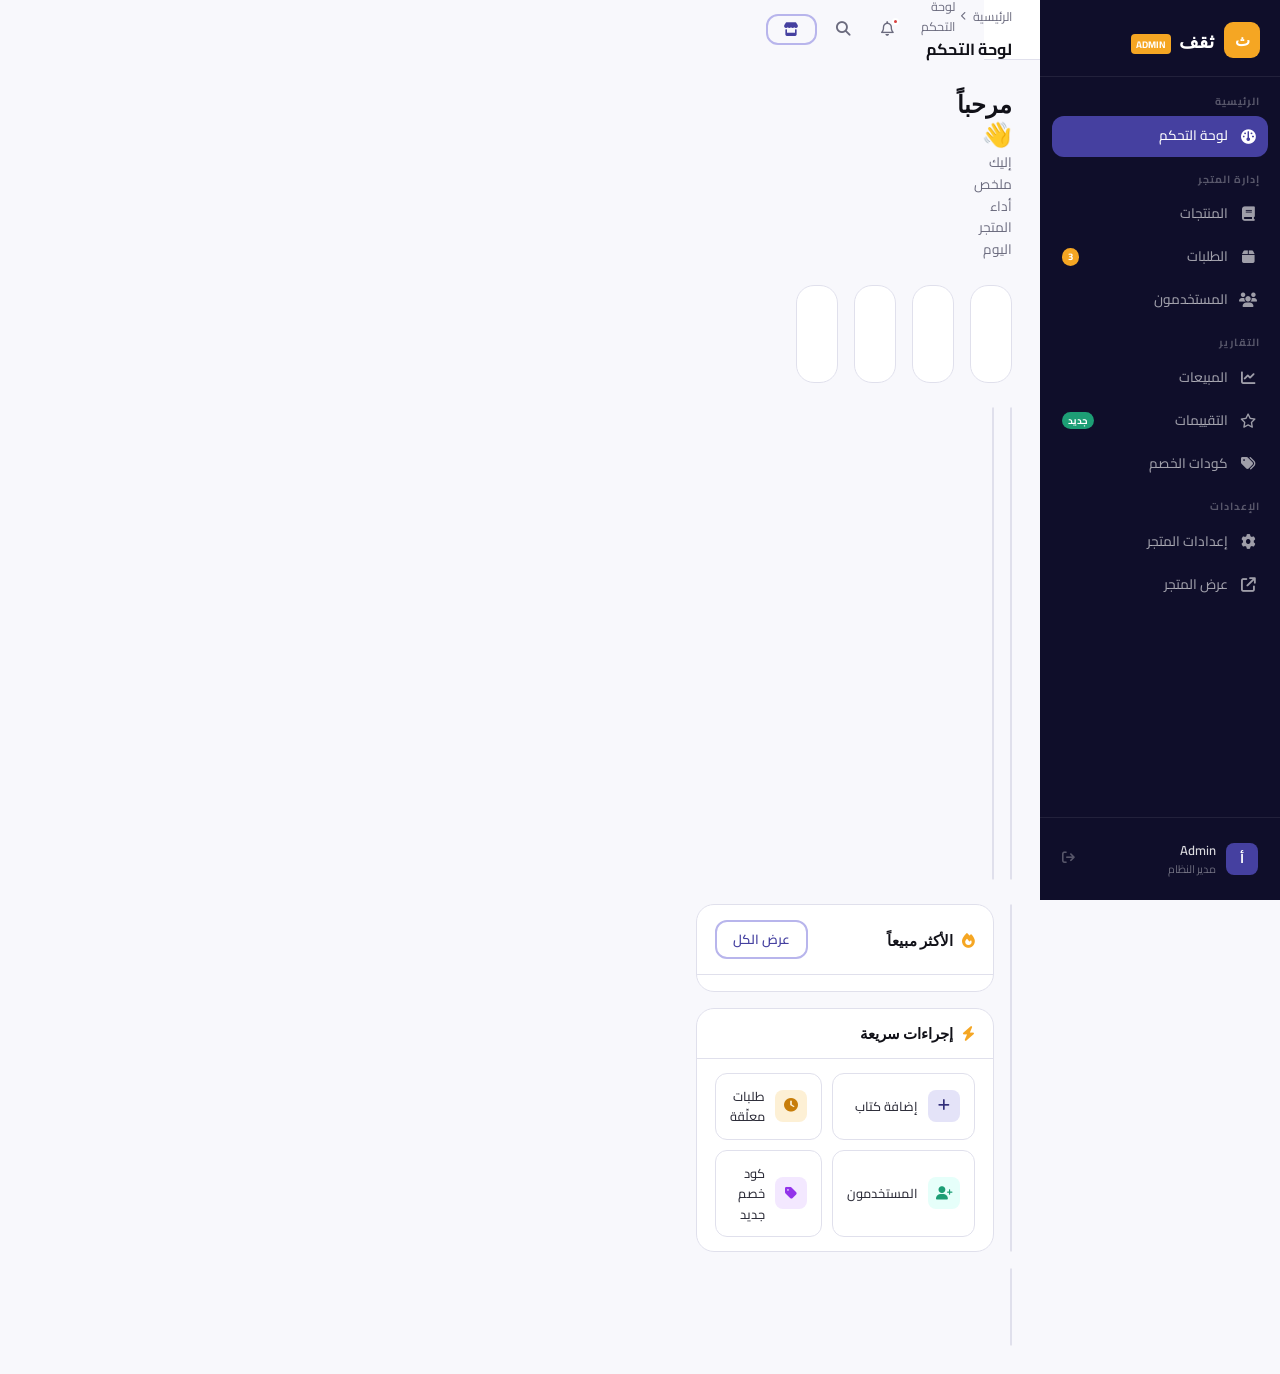
==== pages/admin/index.html @ c824aae3 "please solve this" ====
<!DOCTYPE html>
<html lang="ar" dir="rtl">
<head>
  <meta charset="UTF-8">
  <meta name="viewport" content="width=device-width, initial-scale=1.0">
  <title>لوحة الإدارة — ثقف</title>
  <link rel="stylesheet" href="admin.css">
  <link rel="stylesheet" href="https://cdnjs.cloudflare.com/ajax/libs/font-awesome/6.5.0/css/all.min.css">
</head>
<body>

<div class="admin-layout">

<!-- ══════════════ SIDEBAR ══════════════ -->
<aside class="admin-sidebar" id="adminSidebar">

  <div class="sidebar-logo">
    <div class="sidebar-logo-icon">ث</div>
    <div>
      <span class="sidebar-logo-text">ثقف</span>
      <span class="sidebar-logo-badge">ADMIN</span>
    </div>
  </div>

  <div class="sidebar-section">
    <div class="sidebar-section-label">الرئيسية</div>
    <a href="/thaqaf/admin/index.html" class="sidebar-link active">
      <span class="link-icon"><i class="fa-solid fa-gauge"></i></span>
      لوحة التحكم
    </a>

    <div class="sidebar-section-label" style="margin-top:14px">إدارة المتجر</div>
    <a href="/thaqaf/admin/products/list.html" class="sidebar-link">
      <span class="link-icon"><i class="fa-solid fa-book"></i></span>
      المنتجات
    </a>
    <a href="/thaqaf/admin/orders/list.html" class="sidebar-link">
      <span class="link-icon"><i class="fa-solid fa-box"></i></span>
      الطلبات
      <span class="link-badge">3</span>
    </a>
    <a href="/thaqaf/admin/users/list.html" class="sidebar-link">
      <span class="link-icon"><i class="fa-solid fa-users"></i></span>
      المستخدمون
    </a>

    <div class="sidebar-section-label" style="margin-top:14px">التقارير</div>
    <a href="#" class="sidebar-link">
      <span class="link-icon"><i class="fa-solid fa-chart-line"></i></span>
      المبيعات
    </a>
    <a href="#" class="sidebar-link">
      <span class="link-icon"><i class="fa-regular fa-star"></i></span>
      التقييمات
      <span class="link-badge new">جديد</span>
    </a>
    <a href="#" class="sidebar-link">
      <span class="link-icon"><i class="fa-solid fa-tags"></i></span>
      كودات الخصم
    </a>

    <div class="sidebar-section-label" style="margin-top:14px">الإعدادات</div>
    <a href="#" class="sidebar-link">
      <span class="link-icon"><i class="fa-solid fa-gear"></i></span>
      إعدادات المتجر
    </a>
    <a href="/pages/homepage/index.html" class="sidebar-link" target="_blank">
      <span class="link-icon"><i class="fa-solid fa-arrow-up-right-from-square"></i></span>
      عرض المتجر
    </a>
  </div>

  <div class="sidebar-footer">
    <div class="sidebar-user" onclick="logoutAdmin()">
      <div class="sidebar-avatar" id="sidebarAvatar">أ</div>
      <div>
        <div class="sidebar-user-name" id="sidebarName">Admin</div>
        <div class="sidebar-user-role">مدير النظام</div>
      </div>
      <i class="fa-solid fa-arrow-right-from-bracket" style="color:rgba(255,255,255,.3);margin-right:auto;font-size:.8rem"></i>
    </div>
  </div>

</aside>

<!-- Overlay (mobile) -->
<div class="sidebar-overlay" id="sidebarOverlay" onclick="closeSidebar()"></div>

<!-- ══════════════ MAIN ══════════════ -->
<main class="admin-main">

  <!-- Top Bar -->
  <div class="admin-topbar">
    <div class="topbar-left">
      <button class="mobile-menu-btn" onclick="openSidebar()">
        <i class="fa-solid fa-bars"></i>
      </button>
      <div>
        <div class="topbar-breadcrumb">
          <span>الرئيسية</span>
          <i class="fa-solid fa-chevron-left"></i>
          <span>لوحة التحكم</span>
        </div>
        <div class="topbar-title">لوحة التحكم</div>
      </div>
    </div>
    <div class="topbar-right">
      <button class="topbar-icon-btn" title="إشعارات">
        <i class="fa-regular fa-bell"></i>
        <span class="topbar-notif-dot"></span>
      </button>
      <button class="topbar-icon-btn" title="بحث">
        <i class="fa-solid fa-magnifying-glass"></i>
      </button>
      <a href="/pages/homepage/index.html" class="btn btn-outline btn-sm" target="_blank" style="gap:6px">
        <i class="fa-solid fa-store"></i>
        <span style="display:none" class="show-md">المتجر</span>
      </a>
    </div>
  </div>

  <!-- Content -->
  <div class="admin-content">

    <div class="page-header">
      <h1 id="greetingTitle">مرحباً 👋</h1>
      <p id="greetingSub">إليك ملخص أداء المتجر اليوم</p>
    </div>

    <!-- ── KPI Cards ── -->
    <div class="kpi-grid" id="kpiGrid">
      <!-- Skeleton -->
      <div class="kpi-card"><div class="skel" style="height:14px;width:60%;margin-bottom:10px"></div><div class="skel" style="height:28px;width:45%"></div></div>
      <div class="kpi-card"><div class="skel" style="height:14px;width:60%;margin-bottom:10px"></div><div class="skel" style="height:28px;width:45%"></div></div>
      <div class="kpi-card"><div class="skel" style="height:14px;width:60%;margin-bottom:10px"></div><div class="skel" style="height:28px;width:45%"></div></div>
      <div class="kpi-card"><div class="skel" style="height:14px;width:60%;margin-bottom:10px"></div><div class="skel" style="height:28px;width:45%"></div></div>
    </div>

    <!-- ── Charts Row ── -->
    <div class="charts-row">

      <!-- Revenue Chart -->
      <div class="chart-card">
        <div class="chart-head">
          <div>
            <h3>المبيعات الشهرية</h3>
            <p>إجمالي الإيرادات خلال الفترة المحددة</p>
          </div>
          <div class="chart-period-tabs">
            <button class="period-tab active" onclick="switchPeriod(this,'7d')">7 أيام</button>
            <button class="period-tab" onclick="switchPeriod(this,'30d')">30 يوم</button>
            <button class="period-tab" onclick="switchPeriod(this,'12m')">12 شهر</button>
          </div>
        </div>
        <div class="chart-body" style="position:relative">
          <div class="chart-tooltip" id="chartTooltip"></div>
          <svg class="bar-chart-svg" id="revenueChart" height="220" viewBox="0 0 600 220"></svg>
        </div>
      </div>

      <!-- Donut Chart -->
      <div class="chart-card">
        <div class="chart-head">
          <div>
            <h3>توزيع المبيعات</h3>
            <p>حسب الفئة</p>
          </div>
        </div>
        <div class="chart-body">
          <div class="donut-wrap">
            <svg class="donut-svg" width="160" height="160" viewBox="0 0 160 160" id="donutSvg"></svg>
            <div class="donut-center">
              <div class="big" id="donutCenter">0</div>
              <div class="small">كتاب</div>
            </div>
          </div>
          <div class="donut-legend" id="donutLegend"></div>
        </div>
      </div>

    </div>

    <!-- ── Bottom Grid ── -->
    <div class="bottom-grid">

      <!-- Recent Orders Table -->
      <div class="table-card">
        <div class="table-head">
          <h3><i class="fa-solid fa-box" style="color:var(--brand-400);margin-left:6px"></i> آخر الطلبات</h3>
          <a href="/thaqaf/admin/orders/list.html" class="btn btn-outline btn-sm">عرض الكل</a>
        </div>
        <div style="overflow-x:auto">
          <table class="admin-table" id="recentOrdersTable">
            <thead>
              <tr>
                <th>رقم الطلب</th>
                <th>العميل</th>
                <th>الإجمالي</th>
                <th>طريقة الدفع</th>
                <th>الحالة</th>
              </tr>
            </thead>
            <tbody id="recentOrdersBody">
              <!-- JS populated -->
            </tbody>
          </table>
        </div>
      </div>

      <!-- Top Books + Quick Actions -->
      <div style="display:flex;flex-direction:column;gap:16px">

        <!-- Top Selling Books -->
        <div class="table-card">
          <div class="table-head">
            <h3><i class="fa-solid fa-fire" style="color:var(--accent);margin-left:6px"></i> الأكثر مبيعاً</h3>
            <a href="/thaqaf/admin/products/list.html" class="btn btn-outline btn-sm">عرض الكل</a>
          </div>
          <div class="top-books-list" id="topBooksList"></div>
        </div>

        <!-- Quick Actions -->
        <div class="table-card">
          <div class="table-head">
            <h3><i class="fa-solid fa-bolt" style="color:var(--accent);margin-left:6px"></i> إجراءات سريعة</h3>
          </div>
          <div class="quick-actions-grid">
            <a href="/thaqaf/admin/products/add-edit.html" class="quick-action">
              <div class="qa-icon" style="background:var(--brand-100);color:var(--brand-600)"><i class="fa-solid fa-plus"></i></div>
              <span class="qa-label">إضافة كتاب</span>
            </a>
            <a href="/thaqaf/admin/orders/list.html?status=pending" class="quick-action">
              <div class="qa-icon" style="background:var(--accent-light);color:var(--accent-dark)"><i class="fa-solid fa-clock"></i></div>
              <span class="qa-label">طلبات معلّقة</span>
            </a>
            <a href="/thaqaf/admin/users/list.html" class="quick-action">
              <div class="qa-icon" style="background:#e6fffa;color:var(--success)"><i class="fa-solid fa-user-plus"></i></div>
              <span class="qa-label">المستخدمون</span>
            </a>
            <a href="#" class="quick-action">
              <div class="qa-icon" style="background:#f3e8ff;color:#9333ea"><i class="fa-solid fa-tag"></i></div>
              <span class="qa-label">كود خصم جديد</span>
            </a>
          </div>
        </div>

      </div>
    </div>

    <!-- ── Activity Feed ── -->
    <div class="activity-card">
      <div class="table-head">
        <h3><i class="fa-solid fa-wave-square" style="color:var(--brand-400);margin-left:6px"></i> آخر الأنشطة</h3>
      </div>
      <div class="activity-list" id="activityList"></div>
    </div>

  </div><!-- /admin-content -->
</main>
</div>

<div id="toast-container"></div>

<script src="../assets/js/utils.js"></script>
<script src="../assets/js/auth.js"></script>
<script src="../assets/js/api.js"></script>
<script src="admin.js"></script>
</body>
</html>
---- pages/admin/admin.css ----
@import url('../../assets/css/global.css');

/* ══════════════════════════════════════════════
   ADMIN LAYOUT
══════════════════════════════════════════════ */
.admin-layout {
  display: grid;
  grid-template-columns: 240px 1fr;
  min-height: 100vh;
}

/* ══════════════════════════════════════════════
   SIDEBAR
══════════════════════════════════════════════ */
.admin-sidebar {
  background: var(--brand-900);
  position: fixed;
  top: 0; right: 0;
  width: 240px;
  height: 100vh;
  display: flex;
  flex-direction: column;
  z-index: 100;
  transition: transform var(--transition-slow);
  overflow-y: auto;
}
.sidebar-logo {
  display: flex; align-items: center; gap: 10px;
  padding: 22px 20px 18px;
  border-bottom: 1px solid rgba(255,255,255,.08);
  flex-shrink: 0;
}
.sidebar-logo-icon {
  width: 36px; height: 36px;
  background: var(--accent);
  border-radius: 9px;
  display: flex; align-items: center; justify-content: center;
  font-family: var(--font-display);
  font-size: 1rem; font-weight: 700; color: #fff;
}
.sidebar-logo-text { font-family: var(--font-display); font-size: 1.2rem; font-weight: 700; color: #fff; }
.sidebar-logo-badge {
  font-size: 0.6rem; font-weight: 700;
  background: var(--accent); color: #fff;
  padding: 1px 5px; border-radius: 4px; margin-right: 4px;
}

.sidebar-section {
  padding: 16px 12px 8px;
  flex: 1;
}
.sidebar-section-label {
  font-size: 0.65rem; font-weight: 700;
  text-transform: uppercase; letter-spacing: .1em;
  color: rgba(255,255,255,.3);
  padding: 0 8px; margin-bottom: 6px;
}
.sidebar-link {
  display: flex; align-items: center; gap: 10px;
  padding: 9px 10px;
  border-radius: var(--radius-md);
  font-size: 0.85rem; font-weight: 500;
  color: rgba(255,255,255,.6);
  text-decoration: none;
  transition: all var(--transition);
  margin-bottom: 2px;
  position: relative;
}
.sidebar-link:hover { background: rgba(255,255,255,.07); color: rgba(255,255,255,.9); }
.sidebar-link.active { background: var(--brand-500); color: #fff; }
.sidebar-link .link-icon {
  width: 20px; text-align: center;
  font-size: 0.9rem; flex-shrink: 0;
}
.sidebar-link .link-badge {
  margin-right: auto;
  background: var(--accent);
  color: #fff; font-size: 0.6rem; font-weight: 700;
  padding: 1px 6px; border-radius: 99px;
}
.sidebar-link .link-badge.new { background: var(--success); }

.sidebar-footer {
  padding: 12px;
  border-top: 1px solid rgba(255,255,255,.08);
  flex-shrink: 0;
}
.sidebar-user {
  display: flex; align-items: center; gap: 10px;
  padding: 10px;
  border-radius: var(--radius-md);
  transition: background var(--transition);
  cursor: pointer;
}
.sidebar-user:hover { background: rgba(255,255,255,.07); }
.sidebar-avatar {
  width: 32px; height: 32px; border-radius: 8px;
  background: var(--brand-500);
  display: flex; align-items: center; justify-content: center;
  font-size: 0.82rem; font-weight: 700; color: #fff; flex-shrink: 0;
}
.sidebar-user-name  { font-size: 0.82rem; font-weight: 600; color: rgba(255,255,255,.85); }
.sidebar-user-role  { font-size: 0.68rem; color: rgba(255,255,255,.4); }

/* Sidebar overlay (mobile) */
.sidebar-overlay {
  display: none; position: fixed; inset: 0;
  background: rgba(0,0,0,.5); z-index: 99;
}
.sidebar-overlay.open { display: block; }

/* ══════════════════════════════════════════════
   MAIN CONTENT
══════════════════════════════════════════════ */
.admin-main {
  margin-right: 240px;
  min-height: 100vh;
  background: var(--bg);
  display: flex; flex-direction: column;
}

/* ── Top Bar ── */
.admin-topbar {
  background: #fff;
  border-bottom: 1px solid var(--border);
  padding: 0 28px;
  height: 60px;
  display: flex; align-items: center;
  justify-content: space-between;
  position: sticky; top: 0; z-index: 50;
  gap: 16px;
}
.topbar-left { display: flex; align-items: center; gap: 12px; }
.topbar-title { font-size: 1rem; font-weight: 700; color: var(--text-main); }
.topbar-breadcrumb {
  display: flex; align-items: center; gap: 6px;
  font-size: 0.78rem; color: var(--text-muted);
}
.topbar-breadcrumb a { color: var(--brand-500); text-decoration: none; }
.topbar-breadcrumb i { font-size: 0.55rem; }

.topbar-right { display: flex; align-items: center; gap: 8px; }
.topbar-icon-btn {
  width: 36px; height: 36px; border-radius: 9px;
  display: flex; align-items: center; justify-content: center;
  color: var(--text-muted); background: none; border: none;
  cursor: pointer; font-size: 0.9rem; position: relative;
  transition: all var(--transition);
}
.topbar-icon-btn:hover { color: var(--brand-500); background: var(--brand-50); }
.topbar-notif-dot {
  position: absolute; top: 6px; right: 6px;
  width: 7px; height: 7px; border-radius: 50%;
  background: var(--danger); border: 2px solid #fff;
}
.mobile-menu-btn {
  display: none; align-items: center; justify-content: center;
  width: 36px; height: 36px; border-radius: 9px;
  color: var(--text-muted); cursor: pointer;
  border: none; background: none; font-size: 1rem;
  transition: all var(--transition);
}
.mobile-menu-btn:hover { color: var(--brand-500); background: var(--brand-50); }

/* ── Page Content ── */
.admin-content { padding: 28px; flex: 1; }
.page-header { margin-bottom: 24px; }
.page-header h1 { font-size: 1.5rem; margin-bottom: 4px; }
.page-header p  { font-size: 0.85rem; color: var(--text-muted); }

/* ══════════════════════════════════════════════
   KPI CARDS
══════════════════════════════════════════════ */
.kpi-grid {
  display: grid;
  grid-template-columns: repeat(4,1fr);
  gap: 16px;
  margin-bottom: 24px;
}
.kpi-card {
  background: var(--bg-card);
  border: 1px solid var(--border);
  border-radius: var(--radius-lg);
  padding: 20px;
  display: flex; flex-direction: column; gap: 4px;
  transition: all var(--transition-slow);
  position: relative; overflow: hidden;
  animation: fadeUp .4s ease both;
}
.kpi-card::before {
  content: '';
  position: absolute; top: 0; right: 0;
  width: 4px; height: 100%;
  border-radius: 0 var(--radius-lg) var(--radius-lg) 0;
}
.kpi-card:hover { box-shadow: var(--shadow-md); transform: translateY(-2px); }
.kpi-card.revenue::before { background: var(--brand-500); }
.kpi-card.orders::before  { background: var(--accent); }
.kpi-card.users::before   { background: var(--success); }
.kpi-card.products::before{ background: #a855f7; }

.kpi-header {
  display: flex; align-items: flex-start; justify-content: space-between;
  margin-bottom: 8px;
}
.kpi-icon {
  width: 40px; height: 40px; border-radius: 10px;
  display: flex; align-items: center; justify-content: center;
  font-size: 1rem; flex-shrink: 0;
}
.kpi-card.revenue .kpi-icon { background: var(--brand-100); color: var(--brand-600); }
.kpi-card.orders  .kpi-icon { background: var(--accent-light); color: var(--accent-dark); }
.kpi-card.users   .kpi-icon { background: #e6fffa; color: var(--success); }
.kpi-card.products.kpi-icon { background: #f3e8ff; color: #9333ea; }
.kpi-card.products .kpi-icon { background: #f3e8ff; color: #9333ea; }

.kpi-trend {
  display: inline-flex; align-items: center; gap: 3px;
  font-size: 0.72rem; font-weight: 600;
  padding: 2px 7px; border-radius: var(--radius-full);
}
.kpi-trend.up   { background: #e6fffa; color: var(--success); }
.kpi-trend.down { background: #fff5f5; color: var(--danger); }
.kpi-trend.neutral { background: var(--gray-100); color: var(--text-muted); }

.kpi-value {
  font-family: var(--font-display);
  font-size: 1.7rem; font-weight: 700; color: var(--text-main);
  line-height: 1;
}
.kpi-label { font-size: 0.8rem; color: var(--text-muted); margin-bottom: 6px; }
.kpi-sub   { font-size: 0.75rem; color: var(--text-hint); }

/* ══════════════════════════════════════════════
   CHART CARDS
══════════════════════════════════════════════ */
.charts-row {
  display: grid;
  grid-template-columns: 2fr 1fr;
  gap: 16px;
  margin-bottom: 24px;
}
.chart-card {
  background: var(--bg-card);
  border: 1px solid var(--border);
  border-radius: var(--radius-lg);
  overflow: hidden;
  animation: fadeUp .45s ease both;
}
.chart-head {
  display: flex; align-items: center; justify-content: space-between;
  padding: 16px 18px;
  border-bottom: 1px solid var(--border);
  gap: 10px; flex-wrap: wrap;
}
.chart-head h3 { font-size: 0.92rem; font-weight: 700; }
.chart-head p  { font-size: 0.75rem; color: var(--text-muted); margin-top: 1px; }
.chart-period-tabs {
  display: flex; gap: 2px;
  background: var(--gray-100);
  border-radius: var(--radius-md);
  padding: 3px;
}
.period-tab {
  padding: 4px 10px; border-radius: var(--radius-sm);
  font-size: 0.72rem; font-weight: 600;
  color: var(--text-muted); cursor: pointer;
  border: none; background: none;
  font-family: var(--font-body);
  transition: all var(--transition);
}
.period-tab.active { background: #fff; color: var(--brand-600); box-shadow: 0 1px 3px rgba(0,0,0,.1); }
.chart-body { padding: 18px; }

/* SVG Bar chart */
.bar-chart-svg { width: 100%; overflow: visible; }
.bar-rect { transition: opacity var(--transition); cursor: pointer; }
.bar-rect:hover { opacity: .75; }
.chart-x-label { font-size: 10px; fill: var(--text-hint); font-family: var(--font-body); }
.chart-y-label { font-size: 9px;  fill: var(--text-hint); font-family: var(--font-body); }
.chart-grid    { stroke: var(--border); stroke-dasharray: 3 3; }
.chart-tooltip {
  position: absolute;
  background: var(--brand-900); color: #fff;
  padding: 6px 10px; border-radius: var(--radius-md);
  font-size: 0.75rem; pointer-events: none;
  opacity: 0; transition: opacity .15s;
  white-space: nowrap; z-index: 10;
}

/* Donut chart */
.donut-wrap { position: relative; width: 160px; height: 160px; margin: 0 auto 16px; }
.donut-svg  { transform: rotate(-90deg); }
.donut-circle { transition: stroke-dashoffset .6s ease; }
.donut-center {
  position: absolute; inset: 0;
  display: flex; flex-direction: column;
  align-items: center; justify-content: center;
  text-align: center;
}
.donut-center .big   { font-family: var(--font-display); font-size: 1.4rem; font-weight: 700; color: var(--text-main); }
.donut-center .small { font-size: 0.7rem; color: var(--text-muted); }
.donut-legend { display: flex; flex-direction: column; gap: 8px; }
.legend-item {
  display: flex; align-items: center; gap: 8px;
  font-size: 0.78rem; color: var(--text-body);
}
.legend-dot { width: 10px; height: 10px; border-radius: 3px; flex-shrink: 0; }
.legend-pct { margin-right: auto; font-weight: 600; color: var(--text-main); }

/* ══════════════════════════════════════════════
   BOTTOM GRID
══════════════════════════════════════════════ */
.bottom-grid {
  display: grid;
  grid-template-columns: 1.4fr 1fr;
  gap: 16px;
}

/* ── Recent Orders Table ── */
.table-card {
  background: var(--bg-card);
  border: 1px solid var(--border);
  border-radius: var(--radius-lg);
  overflow: hidden;
  animation: fadeUp .5s ease both;
}
.table-head {
  display: flex; align-items: center; justify-content: space-between;
  padding: 15px 18px;
  border-bottom: 1px solid var(--border);
}
.table-head h3 { font-size: 0.92rem; font-weight: 700; }
.admin-table { width: 100%; border-collapse: collapse; }
.admin-table th {
  padding: 10px 14px;
  font-size: 0.72rem; font-weight: 700;
  text-transform: uppercase; letter-spacing: .06em;
  color: var(--text-muted); text-align: right;
  background: var(--gray-50);
  border-bottom: 1px solid var(--border);
  white-space: nowrap;
}
.admin-table td {
  padding: 11px 14px;
  font-size: 0.83rem; color: var(--text-body);
  border-bottom: 1px solid var(--border);
  vertical-align: middle;
}
.admin-table tr:last-child td { border-bottom: none; }
.admin-table tbody tr { transition: background var(--transition); }
.admin-table tbody tr:hover { background: var(--gray-50); }
.table-order-id { font-family: monospace; font-size: 0.78rem; color: var(--brand-600); font-weight: 600; }
.table-customer { font-weight: 500; color: var(--text-main); }
.table-amount   { font-family: var(--font-display); font-weight: 700; color: var(--brand-700); }
.status-pill {
  display: inline-flex; align-items: center; gap: 4px;
  padding: 3px 9px; border-radius: var(--radius-full);
  font-size: 0.7rem; font-weight: 700; white-space: nowrap;
}
.pill-pending   { background: #fef9e7; color: #b7791f; }
.pill-confirmed { background: #e8f4fd; color: #2b6cb0; }
.pill-preparing { background: #fff3e0; color: #c05621; }
.pill-shipped   { background: #e6f6ff; color: #1a6bb5; }
.pill-delivered { background: #e6fffa; color: #276749; }
.pill-cancelled { background: #fff5f5; color: #9b2c2c; }

/* ── Top Books ── */
.top-books-list { padding: 8px 0; }
.top-book-item {
  display: flex; align-items: center; gap: 12px;
  padding: 10px 18px;
  border-bottom: 1px solid var(--border);
  transition: background var(--transition);
  cursor: pointer;
}
.top-book-item:last-child { border-bottom: none; }
.top-book-item:hover { background: var(--gray-50); }
.rank-num {
  width: 22px; height: 22px; border-radius: 6px;
  background: var(--brand-100); color: var(--brand-700);
  display: flex; align-items: center; justify-content: center;
  font-size: 0.72rem; font-weight: 700; flex-shrink: 0;
}
.rank-num.gold   { background: #fef9e7; color: #b7791f; }
.rank-num.silver { background: var(--gray-100); color: var(--gray-600); }
.rank-num.bronze { background: #fff3e0; color: #c05621; }
.top-book-cover {
  width: 36px; height: 48px; border-radius: 5px;
  display: flex; align-items: center; justify-content: center;
  flex-direction: column; gap: 2px;
  font-family: var(--font-display); font-size: 0.42rem;
  color: rgba(255,255,255,.85); text-align: center; padding: 4px;
  flex-shrink: 0;
}
.top-book-cover i { font-size: 0.65rem; opacity: .65; }
.top-book-info { flex: 1; min-width: 0; }
.top-book-title  { font-size: 0.82rem; font-weight: 600; color: var(--text-main);
  white-space: nowrap; overflow: hidden; text-overflow: ellipsis; }
.top-book-author { font-size: 0.7rem; color: var(--text-muted); }
.top-book-sales  { font-size: 0.78rem; font-weight: 600; color: var(--brand-600); text-align: left; flex-shrink: 0; }
.top-book-bar {
  width: 60px; height: 4px; background: var(--gray-100);
  border-radius: 99px; overflow: hidden; flex-shrink: 0;
}
.top-book-bar-fill { height: 100%; background: var(--brand-400); border-radius: 99px; }

/* ══════════════════════════════════════════════
   ACTIVITY FEED
══════════════════════════════════════════════ */
.activity-card {
  background: var(--bg-card);
  border: 1px solid var(--border);
  border-radius: var(--radius-lg);
  overflow: hidden;
  margin-top: 16px;
  animation: fadeUp .55s ease both;
}
.activity-list { padding: 4px 0; }
.activity-item {
  display: flex; align-items: flex-start; gap: 12px;
  padding: 12px 18px;
  border-bottom: 1px solid var(--border);
}
.activity-item:last-child { border-bottom: none; }
.activity-dot-wrap {
  position: relative; flex-shrink: 0; margin-top: 2px;
}
.activity-dot {
  width: 8px; height: 8px; border-radius: 50%;
}
.activity-body { flex: 1; min-width: 0; }
.activity-text { font-size: 0.82rem; color: var(--text-body); line-height: 1.5; }
.activity-text strong { color: var(--text-main); }
.activity-time { font-size: 0.72rem; color: var(--text-hint); margin-top: 2px; }

/* ══════════════════════════════════════════════
   QUICK ACTIONS
══════════════════════════════════════════════ */
.quick-actions-grid {
  display: grid; grid-template-columns: repeat(2,1fr); gap: 10px;
  padding: 14px 18px;
}
.quick-action {
  display: flex; align-items: center; gap: 10px;
  padding: 12px 14px;
  border: 1.5px solid var(--border);
  border-radius: var(--radius-md);
  cursor: pointer; text-decoration: none;
  transition: all var(--transition);
  color: var(--text-body);
}
.quick-action:hover { border-color: var(--brand-400); background: var(--brand-50); color: var(--brand-600); }
.qa-icon {
  width: 32px; height: 32px; border-radius: 8px;
  display: flex; align-items: center; justify-content: center;
  font-size: 0.85rem; flex-shrink: 0;
  transition: all var(--transition);
}
.quick-action:hover .qa-icon { background: var(--brand-500) !important; color: #fff !important; }
.qa-label { font-size: 0.8rem; font-weight: 500; }

/* ══════════════════════════════════════════════
   SKELETON + UTILITIES
══════════════════════════════════════════════ */
.skel {
  border-radius: 4px;
  background: linear-gradient(90deg,var(--gray-100) 25%,var(--gray-200) 50%,var(--gray-100) 75%);
  background-size: 200% 100%;
  animation: shimmer 1.4s infinite;
}
@keyframes shimmer { 0%{background-position:200% 0} 100%{background-position:-200% 0} }
.hidden { display: none !important; }

/* ══════════════════════════════════════════════
   RESPONSIVE
══════════════════════════════════════════════ */
@media (max-width: 1100px) {
  .kpi-grid    { grid-template-columns: repeat(2,1fr); }
  .charts-row  { grid-template-columns: 1fr; }
  .bottom-grid { grid-template-columns: 1fr; }
}
@media (max-width: 768px) {
  .admin-sidebar { transform: translateX(100%); }
  .admin-sidebar.open { transform: translateX(0); }
  .admin-main { margin-right: 0; }
  .admin-content { padding: 16px; }
  .mobile-menu-btn { display: flex; }
  .kpi-grid { grid-template-columns: repeat(2,1fr); gap: 12px; }
  .kpi-value { font-size: 1.3rem; }
}
@media (max-width: 480px) {
  .kpi-grid { grid-template-columns: 1fr 1fr; }
  .admin-topbar { padding: 0 16px; }
}
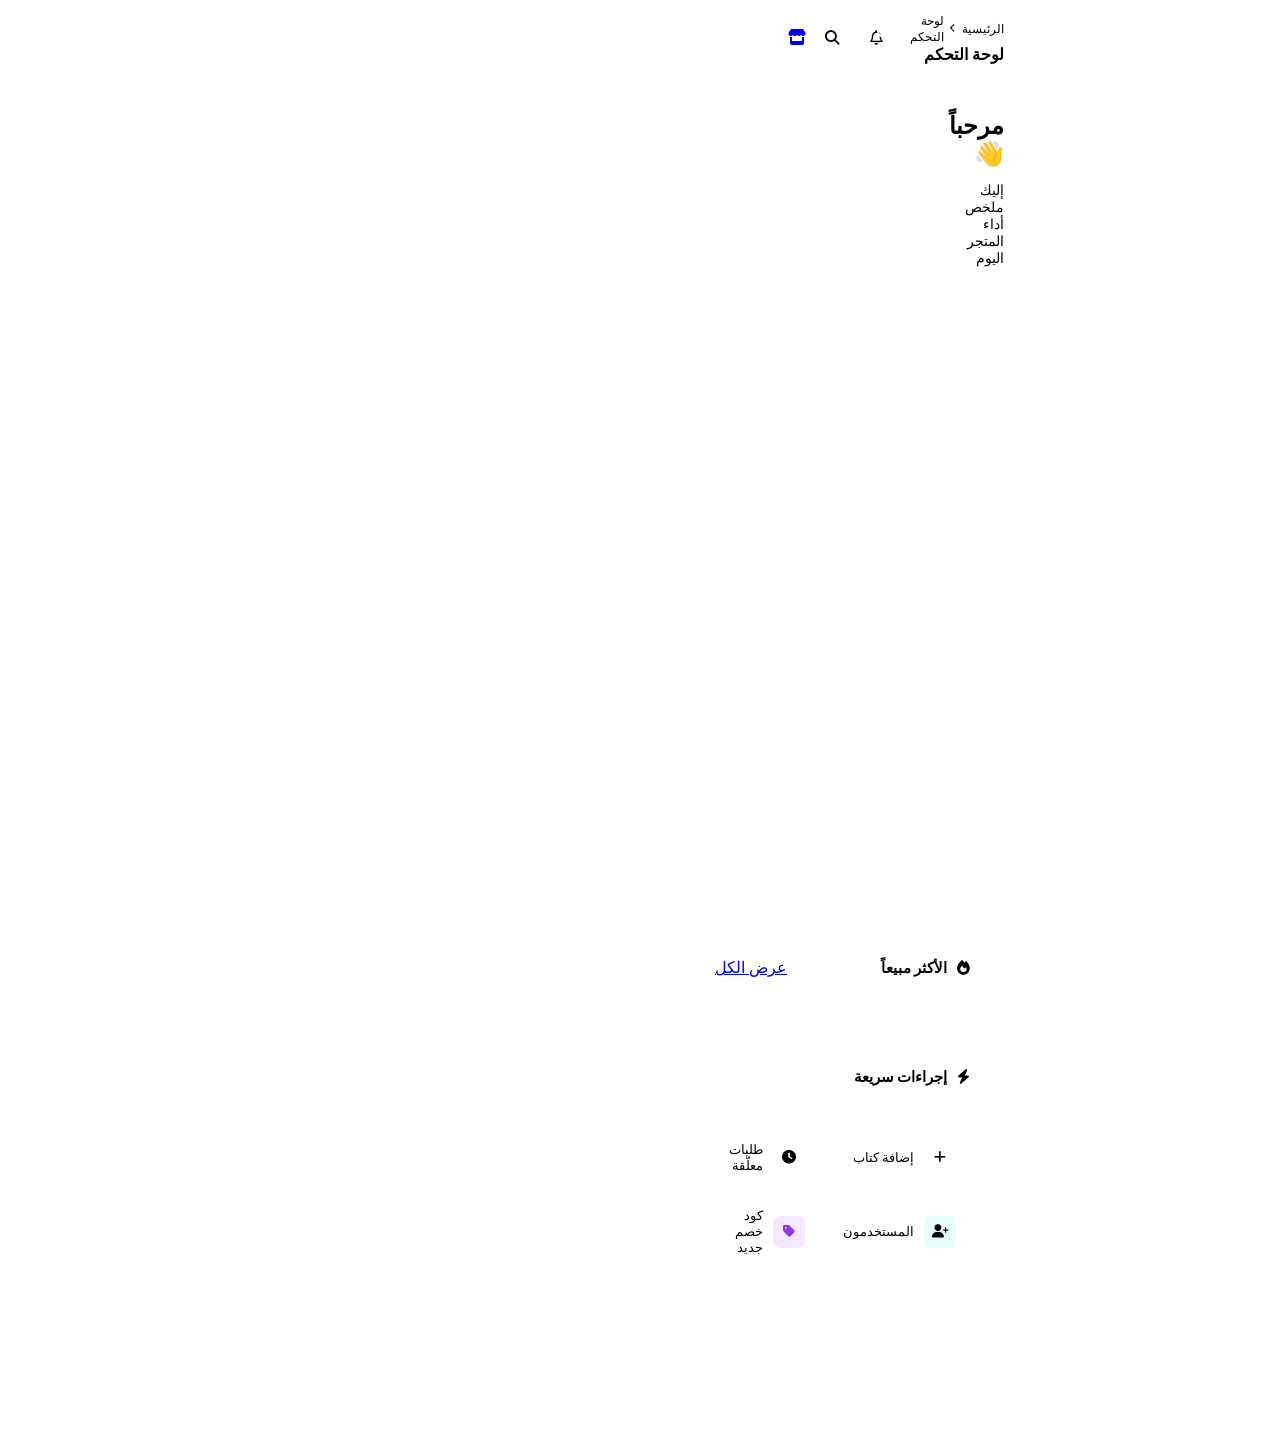
==== commit 898efedb: "Add files for admin dashboard" ====
--- a/pages/admin/index.html
+++ b/pages/admin/index.html
@@ -64,7 +64,7 @@
       <span class="link-icon"><i class="fa-solid fa-gear"></i></span>
       إعدادات المتجر
     </a>
-    <a href="/pages/homepage/index.html" class="sidebar-link" target="_blank">
+    <a href="/thaqaf/pages/home/index.html" class="sidebar-link" target="_blank">
       <span class="link-icon"><i class="fa-solid fa-arrow-up-right-from-square"></i></span>
       عرض المتجر
     </a>
@@ -112,7 +112,7 @@
       <button class="topbar-icon-btn" title="بحث">
         <i class="fa-solid fa-magnifying-glass"></i>
       </button>
-      <a href="/pages/homepage/index.html" class="btn btn-outline btn-sm" target="_blank" style="gap:6px">
+      <a href="/thaqaf/pages/home/index.html" class="btn btn-outline btn-sm" target="_blank" style="gap:6px">
         <i class="fa-solid fa-store"></i>
         <span style="display:none" class="show-md">المتجر</span>
       </a>
--- a/pages/admin/admin.css
+++ b/pages/admin/admin.css
@@ -1,4 +1,4 @@
-@import url('../../assets/css/global.css');
+@import url('../assets/css/global.css');
 
 /* ══════════════════════════════════════════════
    ADMIN LAYOUT
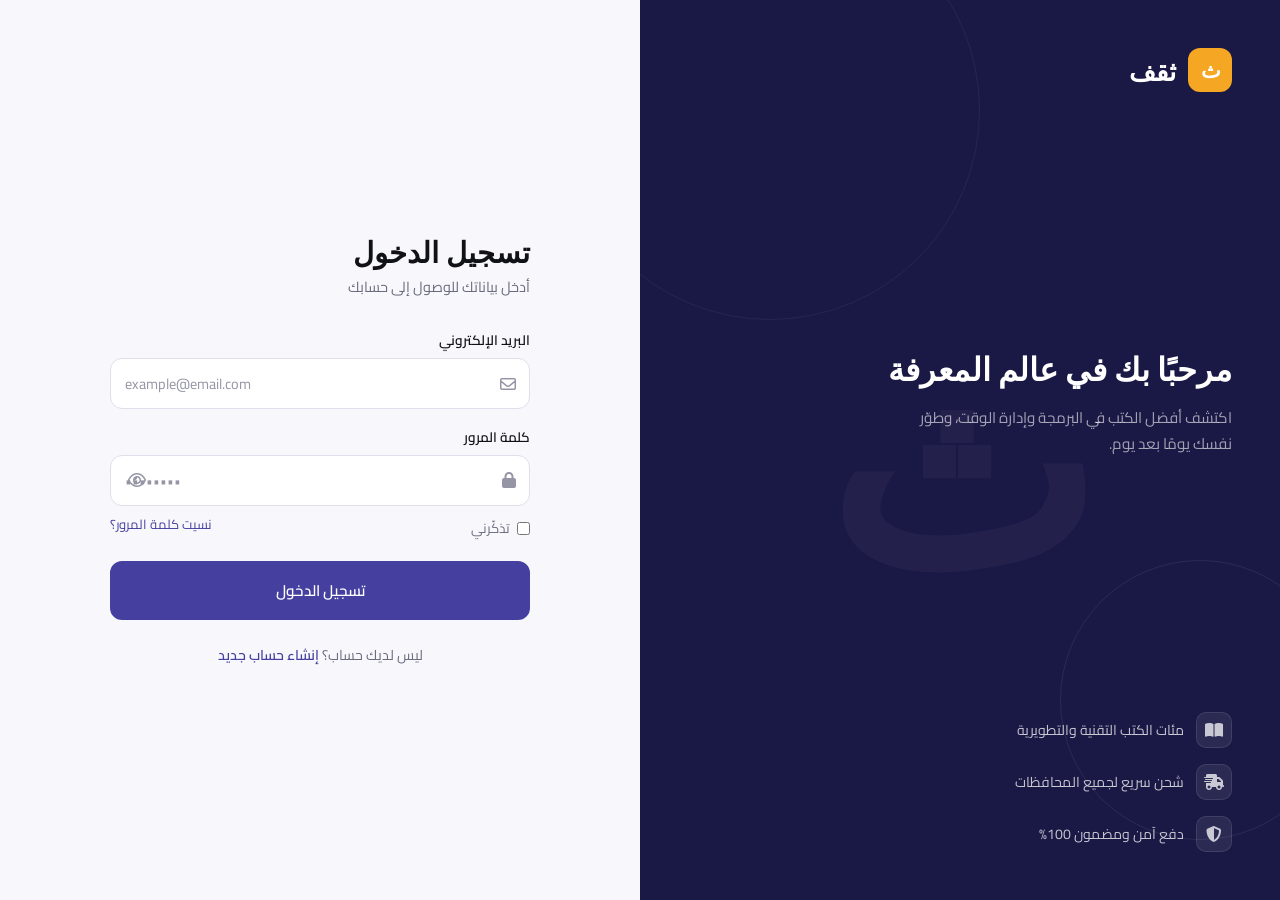
==== commit 29195667: "update pathes, and i certain is run" ====
--- a/pages/admin/index.html
+++ b/pages/admin/index.html
@@ -64,7 +64,7 @@
       <span class="link-icon"><i class="fa-solid fa-gear"></i></span>
       إعدادات المتجر
     </a>
-    <a href="/thaqaf/pages/home/index.html" class="sidebar-link" target="_blank">
+    <a href="/pages/homepage/index.html" class="sidebar-link" target="_blank">
       <span class="link-icon"><i class="fa-solid fa-arrow-up-right-from-square"></i></span>
       عرض المتجر
     </a>
@@ -112,7 +112,7 @@
       <button class="topbar-icon-btn" title="بحث">
         <i class="fa-solid fa-magnifying-glass"></i>
       </button>
-      <a href="/thaqaf/pages/home/index.html" class="btn btn-outline btn-sm" target="_blank" style="gap:6px">
+      <a href="/pages/homepage/" class="btn btn-outline btn-sm" target="_blank" style="gap:6px">
         <i class="fa-solid fa-store"></i>
         <span style="display:none" class="show-md">المتجر</span>
       </a>
@@ -261,9 +261,9 @@
 
 <div id="toast-container"></div>
 
-<script src="../assets/js/utils.js"></script>
-<script src="../assets/js/auth.js"></script>
-<script src="../assets/js/api.js"></script>
+<script src="../../assets/js/utils.js"></script>
+<script src="../../assets/js/auth.js"></script>
+<script src="../../assets/js/api.js"></script>
 <script src="admin.js"></script>
 </body>
 </html>
--- a/pages/admin/admin.css
+++ b/pages/admin/admin.css
@@ -1,4 +1,4 @@
-@import url('../assets/css/global.css');
+@import url('../../assets/css/global.css');
 
 /* ══════════════════════════════════════════════
    ADMIN LAYOUT
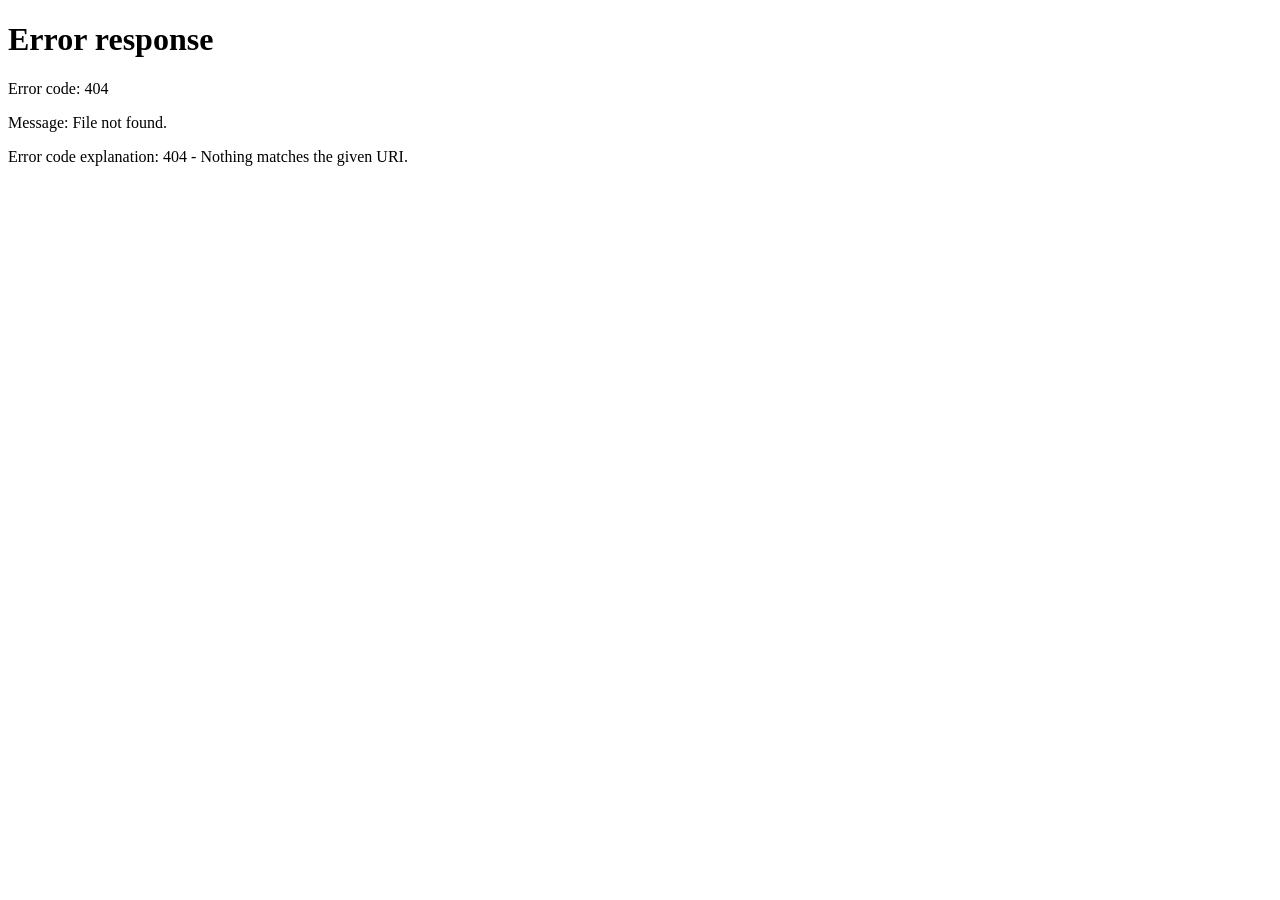
==== commit c356a3c5: "add relative link" ====
--- a/pages/admin/index.html
+++ b/pages/admin/index.html
@@ -30,16 +30,16 @@
     </a>
 
     <div class="sidebar-section-label" style="margin-top:14px">إدارة المتجر</div>
-    <a href="/thaqaf/admin/products/list.html" class="sidebar-link">
+    <a href="../admin/products/list.html" class="sidebar-link">
       <span class="link-icon"><i class="fa-solid fa-book"></i></span>
       المنتجات
     </a>
-    <a href="/thaqaf/admin/orders/list.html" class="sidebar-link">
+    <a href="../admin/orders/list.html" class="sidebar-link">
       <span class="link-icon"><i class="fa-solid fa-box"></i></span>
       الطلبات
       <span class="link-badge">3</span>
     </a>
-    <a href="/thaqaf/admin/users/list.html" class="sidebar-link">
+    <a href="../admin/users/list.html" class="sidebar-link">
       <span class="link-icon"><i class="fa-solid fa-users"></i></span>
       المستخدمون
     </a>
@@ -64,7 +64,7 @@
       <span class="link-icon"><i class="fa-solid fa-gear"></i></span>
       إعدادات المتجر
     </a>
-    <a href="/pages/homepage/index.html" class="sidebar-link" target="_blank">
+    <a href="../homepage/index.html" class="sidebar-link" target="_blank">
       <span class="link-icon"><i class="fa-solid fa-arrow-up-right-from-square"></i></span>
       عرض المتجر
     </a>
@@ -112,7 +112,7 @@
       <button class="topbar-icon-btn" title="بحث">
         <i class="fa-solid fa-magnifying-glass"></i>
       </button>
-      <a href="/pages/homepage/" class="btn btn-outline btn-sm" target="_blank" style="gap:6px">
+      <a href="../homepage/index.html" class="btn btn-outline btn-sm" target="_blank" style="gap:6px">
         <i class="fa-solid fa-store"></i>
         <span style="display:none" class="show-md">المتجر</span>
       </a>
@@ -187,7 +187,7 @@
       <div class="table-card">
         <div class="table-head">
           <h3><i class="fa-solid fa-box" style="color:var(--brand-400);margin-left:6px"></i> آخر الطلبات</h3>
-          <a href="/thaqaf/admin/orders/list.html" class="btn btn-outline btn-sm">عرض الكل</a>
+          <a href="../admin/orders/list.html" class="btn btn-outline btn-sm">عرض الكل</a>
         </div>
         <div style="overflow-x:auto">
           <table class="admin-table" id="recentOrdersTable">
@@ -214,7 +214,7 @@
         <div class="table-card">
           <div class="table-head">
             <h3><i class="fa-solid fa-fire" style="color:var(--accent);margin-left:6px"></i> الأكثر مبيعاً</h3>
-            <a href="/thaqaf/admin/products/list.html" class="btn btn-outline btn-sm">عرض الكل</a>
+            <a href="../admin/products/list.html" class="btn btn-outline btn-sm">عرض الكل</a>
           </div>
           <div class="top-books-list" id="topBooksList"></div>
         </div>
@@ -225,15 +225,15 @@
             <h3><i class="fa-solid fa-bolt" style="color:var(--accent);margin-left:6px"></i> إجراءات سريعة</h3>
           </div>
           <div class="quick-actions-grid">
-            <a href="/thaqaf/admin/products/add-edit.html" class="quick-action">
+            <a href="../admin/products/add-edit.html" class="quick-action">
               <div class="qa-icon" style="background:var(--brand-100);color:var(--brand-600)"><i class="fa-solid fa-plus"></i></div>
               <span class="qa-label">إضافة كتاب</span>
             </a>
-            <a href="/thaqaf/admin/orders/list.html?status=pending" class="quick-action">
+            <a href="../admin/orders/list.html?status=pending" class="quick-action">
               <div class="qa-icon" style="background:var(--accent-light);color:var(--accent-dark)"><i class="fa-solid fa-clock"></i></div>
               <span class="qa-label">طلبات معلّقة</span>
             </a>
-            <a href="/thaqaf/admin/users/list.html" class="quick-action">
+            <a href="../admin/users/list.html" class="quick-action">
               <div class="qa-icon" style="background:#e6fffa;color:var(--success)"><i class="fa-solid fa-user-plus"></i></div>
               <span class="qa-label">المستخدمون</span>
             </a>
